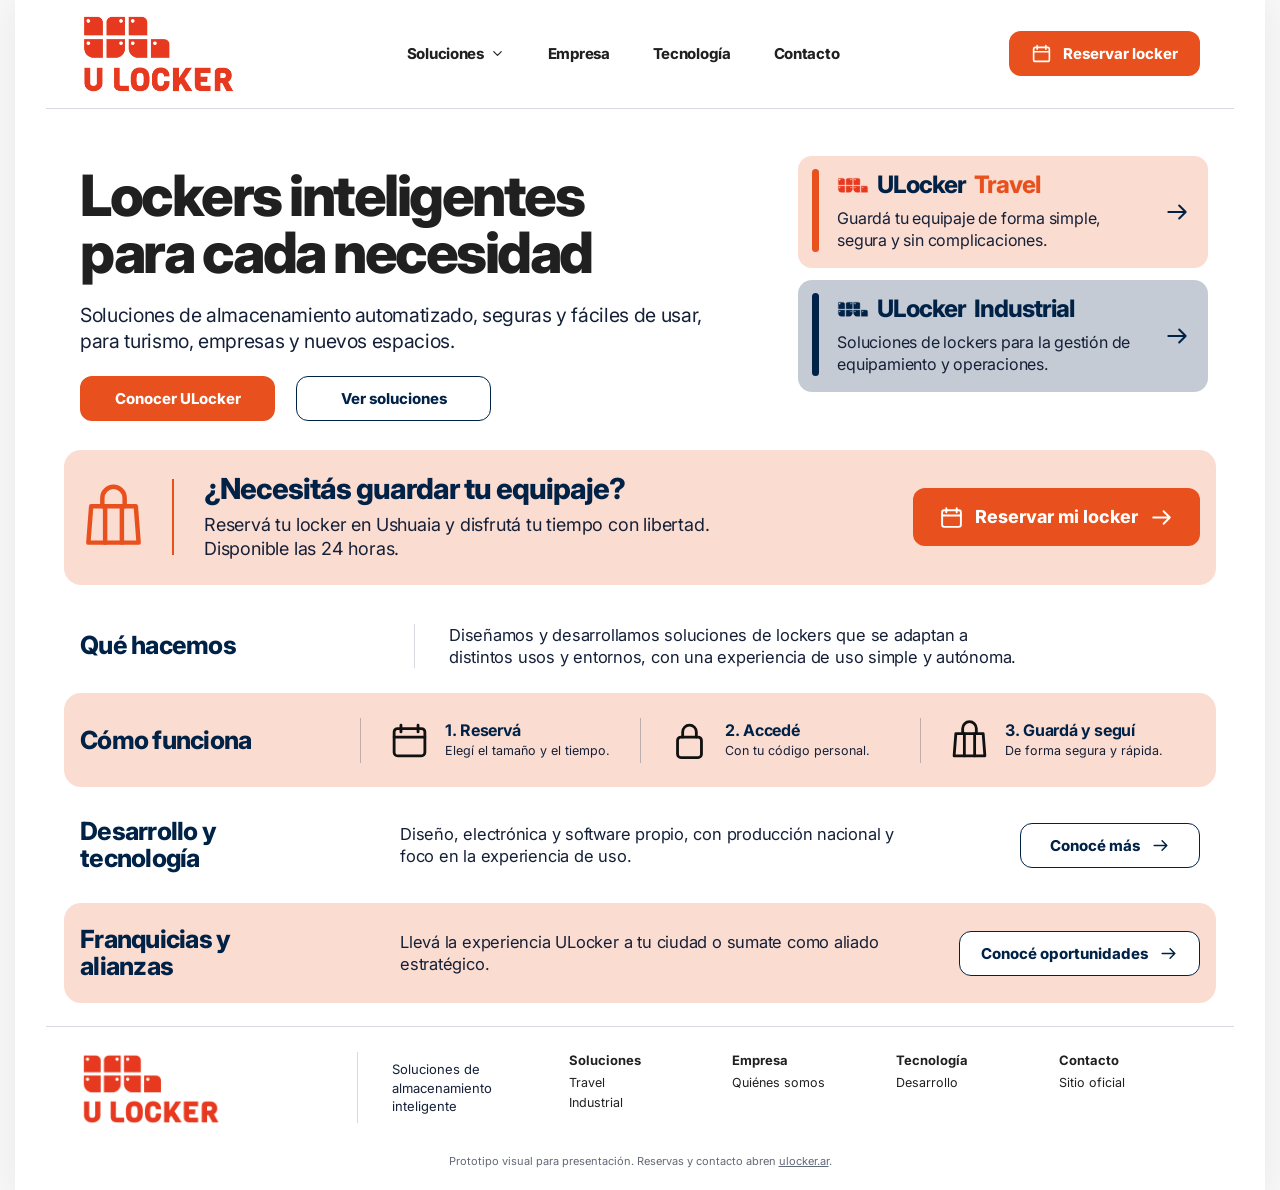
==== index.html @ 1127a43f "feat: add portal web files and industrial/travel landing pages" ====
<!doctype html>
<html lang="es-AR">
<head>
  <meta charset="utf-8">
  <meta name="viewport" content="width=device-width, initial-scale=1">
  <meta name="theme-color" content="#ffffff">
  <meta name="description" content="ULocker: soluciones inteligentes de almacenamiento para turismo, empresas e industria. Prototipo visual del nuevo portal institucional.">
  <title>ULocker — Lockers inteligentes para cada necesidad</title>

  <!-- Fuentes -->
  <link rel="preconnect" href="https://fonts.googleapis.com">
  <link rel="preconnect" href="https://fonts.gstatic.com" crossorigin>
  <link href="https://fonts.googleapis.com/css2?family=Inter:wght@400;500;600;700;800&display=swap" rel="stylesheet">

  <!-- Estilos principales -->
  <link rel="stylesheet" href="css/styles.css">

  <!-- Script interactivo -->
  <script src="js/main.js" defer></script>
</head>
<body>
  <!-- Sprite SVG de íconos -->
  <svg aria-hidden="true" width="0" height="0" style="position:absolute;overflow:hidden">
    <symbol id="i-calendar" viewBox="0 0 24 24">
      <rect x="3" y="5" width="18" height="16" rx="2"/>
      <path d="M7 3v4M17 3v4M3 10h18"/>
    </symbol>
    <symbol id="i-bag" viewBox="0 0 24 24">
      <path d="M4 8h16l1 13H3L4 8Z"/>
      <path d="M8 8V5a4 4 0 0 1 8 0v3M9 8v13M15 8v13"/>
    </symbol>
    <symbol id="i-lock" viewBox="0 0 24 24">
      <rect x="5" y="10" width="14" height="12" rx="2"/>
      <path d="M8 10V7a4 4 0 0 1 8 0v3"/>
    </symbol>
    <symbol id="i-arrow" viewBox="0 0 24 24">
      <path d="M4 12h16m-6-6 6 6-6 6"/>
    </symbol>
    <symbol id="i-menu" viewBox="0 0 24 24">
      <path d="M4 6h16M4 12h16M4 18h16"/>
    </symbol>
    <symbol id="i-x" viewBox="0 0 24 24">
      <path d="M5 5l14 14M19 5 5 19"/>
    </symbol>
    <symbol id="i-chevron" viewBox="0 0 24 24">
      <path d="m6 9 6 6 6-6"/>
    </symbol>
  </svg>

  <div class="site">
    <!-- Encabezado / Navegación -->
    <header class="header inner">
      <a href="#inicio" class="logo-link" aria-label="ULocker — Volver al inicio">
        <img class="logo" src="img/logo.png" alt="U LOCKER, logotipo oficial" width="157" height="82">
      </a>

      <nav class="nav" aria-label="Navegación principal">
        <details>
          <summary>
            Soluciones
            <svg class="icon" style="width:15px;height:15px"><use href="#i-chevron"/></svg>
          </summary>
          <div class="nav-dropdown">
            <a href="#travel">Travel · Turismo</a>
            <a href="#industrial">Industrial · Empresas</a>
          </div>
        </details>
        <a href="#empresa">Empresa</a>
        <a href="#tecnologia">Tecnología</a>
        <a href="#contacto">Contacto</a>
      </nav>

      <a class="button button-orange nav-book" href="https://ulocker.ar" target="_blank" rel="noopener noreferrer" aria-label="Reservar locker en el sitio oficial de ULocker (se abre en nueva pestaña)">
        <svg class="icon"><use href="#i-calendar"/></svg>
        Reservar locker
      </a>

      <button class="menu-toggle" id="menuToggle" type="button" aria-label="Abrir menú" aria-expanded="false" aria-controls="mobileMenu">
        <svg class="icon"><use href="#i-menu"/></svg>
      </button>

      <nav class="mobile-menu" id="mobileMenu" aria-label="Menú móvil">
        <a href="#travel">Soluciones Travel</a>
        <a href="#industrial">Soluciones Industrial</a>
        <a href="#empresa">Empresa</a>
        <a href="#tecnologia">Tecnología</a>
        <a href="#contacto">Contacto</a>
        <a class="button button-orange" href="https://ulocker.ar" target="_blank" rel="noopener noreferrer">Reservar locker</a>
      </nav>
    </header>

    <!-- Contenido principal -->
    <main class="inner" id="inicio">
      <!-- Bloque Hero y Soluciones -->
      <div class="top-block" id="soluciones">
        <section class="intro-copy" aria-labelledby="introTitle">
          <h1 id="introTitle">Lockers inteligentes<br>para cada necesidad</h1>
          <p class="lead">Soluciones de almacenamiento automatizado, seguras y fáciles de usar, para turismo, empresas y nuevos espacios.</p>
          <div class="hero-actions">
            <a class="button button-orange" href="#empresa">Conocer ULocker</a>
            <a class="button button-outline" href="#travel">Ver soluciones</a>
          </div>
        </section>

        <!-- Tarjetas de Soluciones (Travel e Industrial) -->
        <div class="solution-links" aria-label="Nuestras líneas de soluciones">
          <a id="travel" class="solution-card travel" href="#reserva" aria-label="Conocer ULocker Travel y reservar">
            <span class="solution-bar" aria-hidden="true"></span>
            <div class="solution-card-content">
              <div class="solution-title">
                <img src="img/solution-travel.png" alt="" width="32" height="17">
                ULocker <span class="suffix">Travel</span>
              </div>
              <p>Guardá tu equipaje de forma simple, segura y sin complicaciones.</p>
            </div>
            <svg class="icon solution-arrow" aria-hidden="true"><use href="#i-arrow"/></svg>
          </a>

          <a id="industrial" class="solution-card industrial" href="#tecnologia" aria-label="Conocer ULocker Industrial">
            <span class="solution-bar" aria-hidden="true"></span>
            <div class="solution-card-content">
              <div class="solution-title">
                <img src="img/solution-industrial.png" alt="" width="32" height="17">
                ULocker <span class="suffix">Industrial</span>
              </div>
              <p>Soluciones de lockers para la gestión de equipamiento y operaciones.</p>
            </div>
            <svg class="icon solution-arrow" aria-hidden="true"><use href="#i-arrow"/></svg>
          </a>
        </div>

        <!-- Bloque de Reserva -->
        <section class="booking" id="reserva" aria-labelledby="bookingTitle">
          <div class="booking-icon" aria-hidden="true">
            <svg class="icon icon-xl"><use href="#i-bag"/></svg>
          </div>
          <div class="booking-body">
            <h2 id="bookingTitle">¿Necesitás guardar tu equipaje?</h2>
            <p>Reservá tu locker en Ushuaia y disfrutá tu tiempo con libertad.<br class="desktop-break"> Disponible las 24 horas.</p>
          </div>
          <a class="button button-orange" href="https://ulocker.ar" target="_blank" rel="noopener noreferrer" aria-label="Reservar mi locker en el sitio oficial de ULocker (se abre en nueva pestaña)">
            <svg class="icon"><use href="#i-calendar"/></svg>
            Reservar mi locker
            <svg class="icon"><use href="#i-arrow"/></svg>
          </a>
        </section>
      </div>

      <!-- Sección Qué Hacemos (Empresa) -->
      <section class="row-section about" id="empresa" aria-labelledby="aboutTitle">
        <h2 id="aboutTitle">Qué hacemos</h2>
        <p>Diseñamos y desarrollamos soluciones de lockers que se adaptan a distintos usos y entornos, con una experiencia de uso simple y autónoma.</p>
      </section>

      <!-- Sección Cómo Funciona -->
      <section class="steps tinted" id="funcionamiento" aria-labelledby="stepsTitle">
        <h2 id="stepsTitle">Cómo funciona</h2>
        <div class="step">
          <svg class="icon"><use href="#i-calendar"/></svg>
          <div>
            <b>1. Reservá</b>
            <small>Elegí el tamaño y el tiempo.</small>
          </div>
        </div>
        <div class="step">
          <svg class="icon"><use href="#i-lock"/></svg>
          <div>
            <b>2. Accedé</b>
            <small>Con tu código personal.</small>
          </div>
        </div>
        <div class="step">
          <svg class="icon"><use href="#i-bag"/></svg>
          <div>
            <b>3. Guardá y seguí</b>
            <small>De forma segura y rápida.</small>
          </div>
        </div>
      </section>

      <!-- Sección Tecnología -->
      <section class="row-section tech" id="tecnologia" aria-labelledby="techTitle">
        <h2 id="techTitle">Desarrollo y tecnología</h2>
        <p>Diseño, electrónica y software propio, con producción nacional y foco en la experiencia de uso.</p>
        <a class="button button-outline" href="#contacto">
          Conocé más
          <svg class="icon" style="width:19px;height:19px"><use href="#i-arrow"/></svg>
        </a>
      </section>

      <!-- Sección Franquicias -->
      <section class="row-section franchises tinted" id="franquicias" aria-labelledby="franchiseTitle">
        <h2 id="franchiseTitle">Franquicias y alianzas</h2>
        <p>Llevá la experiencia ULocker a tu ciudad o sumate como aliado estratégico.</p>
        <a class="button button-outline" href="#contacto">
          Conocé oportunidades
          <svg class="icon" style="width:19px;height:19px"><use href="#i-arrow"/></svg>
        </a>
      </section>
    </main>

    <!-- Pie de página -->
    <footer class="footer inner" id="contacto">
      <a href="#inicio" aria-label="Volver al inicio ULocker">
        <img class="logo" src="img/logo.png" alt="U LOCKER" width="142" height="73">
      </a>
      <div class="footer-desc">
        Soluciones de<br>almacenamiento inteligente
      </div>
      <div class="footer-col">
        <b>Soluciones</b>
        <a href="#travel">Travel</a>
        <a href="#industrial">Industrial</a>
      </div>
      <div class="footer-col">
        <b>Empresa</b>
        <a href="#empresa">Quiénes somos</a>
      </div>
      <div class="footer-col">
        <b>Tecnología</b>
        <a href="#tecnologia">Desarrollo</a>
      </div>
      <div class="footer-col">
        <b>Contacto</b>
        <a href="https://ulocker.ar" target="_blank" rel="noopener noreferrer">Sitio oficial</a>
      </div>
    </footer>

    <p class="footnote">
      Prototipo visual para presentación. Reservas y contacto abren <a href="https://ulocker.ar" target="_blank" rel="noopener noreferrer" style="text-decoration:underline">ulocker.ar</a>.
    </p>
  </div>

  <!-- Botón de Reserva Flotante para Móviles -->
  <div class="mobile-bottom-cta">
    <a class="button button-orange" href="https://ulocker.ar" target="_blank" rel="noopener noreferrer" aria-label="Reservar locker desde el sitio oficial (se abre en nueva pestaña)">
      <svg class="icon"><use href="#i-calendar"/></svg>
      Reservar locker
    </a>
  </div>
</body>
</html>
---- css/styles.css ----
/**
 * ULocker - Portal Web Responsive
 * Hoja de estilos principal
 */

/* ==========================================================================
   1. Variables & Configuración de Tema
   ========================================================================== */
:root {
  --orange: #E8501D;
  --orange-soft: rgba(232, 80, 29, 0.2); /* #E8501D33 */
  --navy: #002247;
  --navy-soft: rgba(0, 34, 71, 0.23);   /* #0022473B */
  --ink: #202020;
  --body: #152038;
  --line: #d6d9de;
  --white: #ffffff;
  --radius: 17px;
}

/* ==========================================================================
   2. Reset & Estilos Base
   ========================================================================== */
*,
*::before,
*::after {
  box-sizing: border-box;
}

html {
  scroll-behavior: smooth;
  scroll-padding-top: 100px;
}

body {
  margin: 0;
  color: var(--ink);
  background: #f7f7f7;
  font-family: Inter, ui-sans-serif, -apple-system, BlinkMacSystemFont, "Segoe UI", Arial, sans-serif;
  -webkit-font-smoothing: antialiased;
}

a {
  color: inherit;
  text-decoration: none;
}

button,
a {
  -webkit-tap-highlight-color: transparent;
}

button {
  font: inherit;
  cursor: pointer;
}

/* Enfoque accesible */
.button:focus-visible,
.menu-toggle:focus-visible,
a:focus-visible,
summary:focus-visible {
  outline: 3px solid var(--navy);
  outline-offset: 4px;
}

/* ==========================================================================
   3. Estructura & Contenedores
   ========================================================================== */
.site {
  max-width: 1250px;
  min-height: 100vh;
  margin: 0 auto;
  background: var(--white);
  box-shadow: 0 5px 32px rgba(0, 0, 0, 0.06);
  padding: 0 31px;
}

.inner {
  max-width: 1188px;
  margin: auto;
}

/* Íconos SVG */
.icon {
  display: inline-block;
  width: 22px;
  height: 22px;
  stroke: currentColor;
  stroke-width: 1.85;
  fill: none;
  stroke-linecap: round;
  stroke-linejoin: round;
  vertical-align: middle;
  flex: none;
}

.icon-lg {
  width: 42px;
  height: 42px;
}

.icon-xl {
  width: 71px;
  height: 71px;
}

/* ==========================================================================
   4. Botones
   ========================================================================== */
.button {
  display: inline-flex;
  align-items: center;
  justify-content: center;
  gap: 11px;
  border: 1.5px solid transparent;
  border-radius: 12px;
  min-height: 45px;
  padding: 11px 21px;
  font-size: 15px;
  font-weight: 760;
  line-height: 1.15;
  white-space: nowrap;
  transition: background 0.17s ease, color 0.17s ease, transform 0.17s ease, border-color 0.17s ease;
}

.button:active {
  transform: translateY(1px);
}

.button-orange {
  background: var(--orange);
  color: #fff;
}

.button-orange:hover {
  background: #ca4216;
}

.button-outline {
  border-color: var(--navy);
  color: var(--navy);
  background: white;
}

.button-outline:hover {
  background: #f2f5f8;
}

/* ==========================================================================
   5. Encabezado & Navegación
   ========================================================================== */
.header {
  min-height: 98px;
  border-bottom: 1px solid var(--line);
  display: flex;
  justify-content: space-between;
  align-items: center;
  gap: 24px;
  padding: 13px 22px;
  position: relative;
  z-index: 20;
}

.logo-link {
  display: inline-flex;
  align-items: center;
  flex: none;
}

.logo {
  width: 157px;
  height: auto;
  display: block;
}

.nav {
  display: flex;
  align-items: center;
  justify-content: center;
  gap: 43px;
  margin-left: auto;
  margin-right: auto;
  white-space: nowrap;
}

.nav a,
.nav details summary {
  font-size: 15px;
  font-weight: 750;
  letter-spacing: -0.3px;
  cursor: pointer;
}

.nav a:hover,
.nav details summary:hover {
  color: var(--orange);
}

.nav details {
  position: relative;
}

.nav summary {
  list-style: none;
  display: flex;
  gap: 6px;
  align-items: center;
}

.nav summary::-webkit-details-marker {
  display: none;
}

.nav-dropdown {
  position: absolute;
  top: 35px;
  left: -18px;
  z-index: 30;
  min-width: 190px;
  display: flex;
  flex-direction: column;
  gap: 1px;
  padding: 8px;
  border: 1px solid var(--line);
  border-radius: 12px;
  background: #fff;
  box-shadow: 0 12px 28px rgba(0, 0, 0, 0.08);
}

.nav-dropdown a {
  padding: 10px 12px;
  border-radius: 8px;
  font-size: 14px;
}

.nav-dropdown a:hover {
  background: var(--orange-soft);
}

.nav-book .icon {
  width: 21px;
  height: 21px;
}

.menu-toggle {
  display: none;
  border: 0;
  background: transparent;
  color: var(--navy);
  padding: 9px;
  border-radius: 8px;
}

.mobile-menu {
  display: none;
}

/* ==========================================================================
   6. Hero & Soluciones (Bloque Superior)
   ========================================================================== */
main {
  padding-top: 0;
}

.top-block {
  display: grid;
  grid-template-columns: minmax(0, 1.6fr) minmax(0, 1fr);
  grid-template-areas:
    "intro solutions"
    "booking booking";
  column-gap: 55px;
  row-gap: 24px;
  padding: 47px 0 9px;
}

.intro-copy {
  grid-area: intro;
  padding: 11px 0 5px 36px;
  min-width: 0;
}

.intro-copy h1 {
  font-size: clamp(39px, 4.45vw, 60px);
  line-height: 1.01;
  letter-spacing: -2.5px;
  font-weight: 820;
  margin: 0 0 20px;
  max-width: 660px;
}

.lead {
  font-size: clamp(17px, 1.52vw, 20px);
  line-height: 1.35;
  letter-spacing: -0.35px;
  color: var(--body);
  max-width: 640px;
  margin: 0 0 22px;
}

.hero-actions {
  display: flex;
  align-items: center;
  gap: 21px;
  flex-wrap: wrap;
}

.hero-actions .button {
  min-width: 195px;
}

/* Tarjetas de Soluciones */
.solution-links {
  grid-area: solutions;
  display: flex;
  flex-direction: column;
  gap: 12px;
  padding: 0 26px 0 0;
}

.solution-card {
  display: grid;
  grid-template-columns: 7px minmax(0, 1fr) 30px;
  align-items: center;
  column-gap: 18px;
  min-height: 112px;
  padding: 13px 14px;
  color: var(--navy);
  background: var(--orange-soft);
  border-radius: 14px;
}

.solution-card + .solution-card {
  border-top: 0;
  padding-top: 13px;
}

.solution-bar {
  align-self: stretch;
  width: 7px;
  max-height: 83px;
  border-radius: 6px;
  background: var(--orange);
}

.industrial {
  background: var(--navy-soft);
}

.industrial .solution-bar {
  background: var(--navy);
}

.solution-card-content {
  min-width: 0;
}

.solution-title {
  display: flex;
  align-items: center;
  gap: 8px;
  font-size: 24px;
  font-weight: 770;
  line-height: 1.1;
  letter-spacing: -1px;
  white-space: nowrap;
}

.solution-title img {
  width: 32px;
  height: auto;
  object-fit: contain;
}

.solution-title .suffix {
  color: var(--orange);
}

.industrial .solution-title .suffix {
  color: var(--navy);
}

.solution-card p {
  font-size: 16px;
  line-height: 1.4;
  margin: 8px 0 0;
  color: var(--body);
  letter-spacing: -0.2px;
}

.solution-arrow {
  width: 26px;
  height: 26px;
  transition: transform 0.15s ease;
}

.solution-card:hover .solution-arrow {
  transform: translateX(4px);
}

/* ==========================================================================
   7. Bloque de Reserva (Booking)
   ========================================================================== */
.booking {
  grid-area: booking;
  display: grid;
  grid-template-columns: 94px 1fr auto;
  align-items: center;
  gap: 30px;
  border-radius: var(--radius);
  background: var(--orange-soft);
  padding: 23px 24px 24px 34px;
  margin: 0;
  scroll-margin-top: 95px;
}

.booking-icon {
  color: var(--orange);
  display: flex;
  align-items: center;
  justify-content: center;
  border-right: 2px solid var(--orange);
  height: 76px;
  padding-right: 26px;
}

.booking-icon .icon {
  width: 67px;
  height: 67px;
  stroke-width: 1.6;
}

.booking-body h2 {
  font-size: 29px;
  line-height: 1.08;
  letter-spacing: -1px;
  margin: 0 0 8px;
  font-weight: 790;
  color: var(--navy);
}

.booking-body p {
  font-size: 18px;
  line-height: 1.35;
  letter-spacing: -0.2px;
  margin: 0;
  color: var(--body);
}

.booking .button {
  min-width: 270px;
  font-size: 18px;
  min-height: 58px;
  border-radius: 12px;
  padding: 14px 25px;
}

.booking .button .icon {
  width: 25px;
  height: 25px;
}

/* ==========================================================================
   8. Secciones de Contenido (Empresa, Pasos, Tecnología, Franquicias)
   ========================================================================== */
.row-section {
  display: grid;
  grid-template-columns: 300px minmax(0, 1fr);
  align-items: center;
  gap: 34px;
  min-height: 95px;
  padding: 14px 34px;
  scroll-margin-top: 105px;
}

.row-section h2 {
  font-size: 25px;
  line-height: 1.08;
  letter-spacing: -0.75px;
  font-weight: 770;
  margin: 0;
  color: var(--navy);
}

.row-section p {
  font-size: 16.5px;
  line-height: 1.35;
  letter-spacing: -0.22px;
  color: var(--body);
  margin: 0;
  max-width: 620px;
}

.about {
  margin-top: 4px;
}

.about p {
  border-left: 1px solid var(--line);
  padding-left: 34px;
}

.tinted {
  background: var(--orange-soft);
  border-radius: var(--radius);
}

.steps {
  display: grid;
  grid-template-columns: 280px repeat(3, minmax(0, 1fr));
  align-items: center;
  gap: 0;
  padding: 19px 34px;
  min-height: 94px;
  margin-top: 0;
  scroll-margin-top: 105px;
}

.steps h2 {
  font-size: 25px;
  color: var(--navy);
  letter-spacing: -0.75px;
  line-height: 1.05;
  margin: 0;
  font-weight: 770;
}

.step {
  display: flex;
  align-items: center;
  gap: 15px;
  padding: 2px 18px 2px 28px;
  border-left: 1px solid rgba(0, 34, 71, 0.25);
  min-height: 44px;
}

.step .icon {
  width: 41px;
  height: 41px;
  stroke-width: 1.65;
  color: #111;
}

.step b {
  display: block;
  font-size: 16px;
  white-space: nowrap;
  letter-spacing: -0.3px;
  color: var(--navy);
}

.step small {
  display: block;
  font-size: 12.5px;
  line-height: 1.35;
  color: var(--body);
  margin-top: 3px;
}

.tech,
.franchises {
  grid-template-columns: 290px minmax(0, 1fr) 250px;
  min-height: 100px;
  gap: 30px;
  margin-top: 8px;
}

.tech h2,
.franchises h2 {
  max-width: 210px;
}

.row-section .button {
  min-width: 180px;
  justify-self: end;
}

.franchises .button {
  min-width: 239px;
}

/* ==========================================================================
   9. Footer & Barra Móvil CTA
   ========================================================================== */
.footer {
  display: grid;
  grid-template-columns: 255px 190px repeat(4, minmax(0, 1fr));
  align-items: start;
  column-gap: 22px;
  border-top: 1px solid var(--line);
  margin-top: 23px;
  padding: 25px 34px 28px;
}

.footer .logo {
  width: 142px;
}

.footer-desc {
  border-left: 1px solid var(--line);
  padding: 8px 0 8px 34px;
  min-height: 65px;
  font-size: 13px;
  line-height: 1.4;
  color: var(--body);
}

.footer-col {
  display: flex;
  flex-direction: column;
  gap: 5px;
  font-size: 12.5px;
}

.footer-col b {
  font-size: 13px;
  margin-bottom: 2px;
}

.footer-col a:hover {
  color: var(--orange);
  text-decoration: underline;
}

.footnote {
  font-size: 11px;
  color: #626a78;
  text-align: center;
  margin: 0;
  padding: 0 20px 22px;
}

.mobile-bottom-cta {
  display: none;
}

/* ==========================================================================
   10. Alineación Editorial Desktop (>1100px)
   ========================================================================== */
@media (min-width: 1101px) {
  .header {
    padding-left: 34px;
    padding-right: 34px;
  }

  .intro-copy {
    padding-left: 34px;
  }

  .booking {
    margin-left: 18px;
    margin-right: 18px;
    padding-left: 16px;
    padding-right: 16px;
  }

  .booking-icon {
    justify-content: flex-start;
    padding-right: 16px;
  }

  .row-section {
    padding-left: 34px;
    padding-right: 34px;
  }

  .steps {
    margin-left: 18px;
    margin-right: 18px;
    padding-left: 16px;
    padding-right: 16px;
  }

  .franchises {
    margin-left: 18px;
    margin-right: 18px;
    padding-left: 16px;
    padding-right: 16px;
  }

  .footer {
    padding-left: 34px;
    padding-right: 34px;
  }
}

/* ==========================================================================
   11. Tablet / Laptop Compacto (781px - 1100px)
   ========================================================================== */
@media (min-width: 781px) and (max-width: 1100px) {
  .header {
    gap: 12px;
    padding-left: 25px;
    padding-right: 25px;
  }

  .nav {
    gap: 22px;
  }

  .top-block {
    column-gap: 25px;
  }

  .intro-copy {
    padding-left: 25px;
  }

  .intro-copy h1 {
    font-size: clamp(38px, 4.5vw, 52px);
  }

  .solution-links {
    padding-right: 10px;
  }

  .solution-title {
    font-size: 21px;
  }

  .solution-card p {
    font-size: 14px;
  }

  .booking {
    grid-template-columns: 80px minmax(0, 1fr) auto;
    gap: 15px;
    margin-left: 12px;
    margin-right: 12px;
    padding: 20px 13px;
  }

  .booking-icon {
    justify-content: flex-start;
    padding-right: 13px;
  }

  .booking-icon .icon {
    width: 60px;
    height: 60px;
  }

  .booking .button {
    min-width: 222px;
  }

  .booking-body h2 {
    font-size: 25px;
  }

  .booking-body p {
    font-size: 16px;
  }

  .row-section {
    padding-left: 25px;
    padding-right: 25px;
  }

  .steps {
    margin-left: 12px;
    margin-right: 12px;
    padding: 18px 13px;
    grid-template-columns: 205px repeat(3, minmax(0, 1fr));
  }

  .step {
    gap: 10px;
    padding-left: 13px;
    padding-right: 8px;
  }

  .tech,
  .franchises {
    grid-template-columns: 205px minmax(0, 1fr) 210px;
    gap: 20px;
  }

  .franchises {
    margin-left: 12px;
    margin-right: 12px;
    padding-left: 13px;
    padding-right: 13px;
  }

  .footer {
    grid-template-columns: 185px 150px repeat(4, minmax(0, 1fr));
    gap: 10px;
    padding-left: 25px;
    padding-right: 25px;
  }

  .footer-desc {
    padding-left: 20px;
  }
}

/* Ajuste específico para anchos entre 781px y 820px */
@media (min-width: 781px) and (max-width: 820px) {
  .header {
    gap: 8px;
  }

  .header .logo {
    width: 132px;
  }

  .nav {
    gap: 10px;
  }

  .nav a,
  .nav details summary {
    font-size: 13px;
  }

  .nav-book {
    font-size: 13px;
    padding: 9px 11px;
    gap: 7px;
  }
}

/* ==========================================================================
   12. Mobile Responsive (<= 780px)
   ========================================================================== */
@media (max-width: 780px) {
  html {
    scroll-padding-top: 85px;
  }

  body {
    background: #fff;
  }

  .site {
    box-shadow: none;
    padding: 0;
    max-width: none;
  }

  .header {
    height: 79px;
    min-height: 79px;
    padding: 12px 20px;
    position: sticky;
    top: 0;
    background: #fff;
    z-index: 40;
  }

  .logo {
    width: 128px;
  }

  .nav,
  .nav-book {
    display: none;
  }

  .menu-toggle {
    display: flex;
    align-items: center;
    justify-content: center;
  }

  .menu-toggle .icon {
    width: 29px;
    height: 29px;
  }

  .mobile-menu {
    display: none;
    position: absolute;
    top: calc(100% + 1px);
    left: 0;
    right: 0;
    padding: 12px 20px 22px;
    background: #fff;
    border-bottom: 1px solid var(--line);
    box-shadow: 0 15px 25px rgba(0, 0, 0, 0.08);
    flex-direction: column;
    gap: 0;
  }

  .mobile-menu.open {
    display: flex;
  }

  .mobile-menu a {
    padding: 14px 9px;
    border-bottom: 1px solid #eceef1;
    font-size: 16px;
    font-weight: 700;
    color: var(--navy);
  }

  .mobile-menu a.button {
    margin-top: 15px;
    color: white;
    border-bottom: 0;
  }

  .top-block {
    grid-template-columns: minmax(0, 1fr);
    grid-template-areas:
      "intro"
      "booking"
      "solutions";
    gap: 20px;
    padding: 25px 19px 0;
  }

  .intro-copy {
    padding: 0;
  }

  .intro-copy h1 {
    font-size: clamp(31px, 8.1vw, 42px);
    letter-spacing: -1.38px;
    line-height: 1.055;
    margin: 0 0 15px;
    font-weight: 810;
  }

  .lead {
    font-size: 16px;
    line-height: 1.35;
    letter-spacing: -0.2px;
    margin: 0;
  }

  .hero-actions {
    display: none;
  }

  .booking {
    display: grid;
    grid-template-columns: 46px minmax(0, 1fr);
    column-gap: 12px;
    row-gap: 10px;
    padding: 17px 14px 15px;
    border-radius: 13px;
    margin: 0;
  }

  .booking-icon {
    border: 0;
    height: auto;
    padding: 0;
    align-self: start;
    align-items: flex-start;
    justify-content: center;
  }

  .booking-icon .icon {
    width: 42px;
    height: 42px;
  }

  .booking-body h2 {
    font-size: 21px;
    letter-spacing: -0.65px;
    line-height: 1.08;
    margin: 0 0 10px;
  }

  .booking-body p {
    font-size: 14px;
    line-height: 1.38;
  }

  .booking .button {
    grid-column: 1 / -1;
    width: 100%;
    min-width: 0;
    min-height: 43px;
    font-size: 15px;
    border-radius: 10px;
    margin-top: 1px;
  }

  .booking .button .icon {
    width: 20px;
    height: 20px;
  }

  .solution-links {
    gap: 12px;
    padding: 0 6px;
  }

  .solution-card {
    grid-template-columns: 5px minmax(0, 1fr) 23px;
    gap: 13px;
    padding: 13px 12px;
    min-height: 84px;
    border-radius: 12px;
  }

  .solution-card + .solution-card {
    padding-top: 13px;
  }

  .solution-bar {
    width: 5px;
    max-height: 63px;
  }

  .solution-title {
    font-size: 20px;
    gap: 7px;
    letter-spacing: -0.55px;
  }

  .solution-title img {
    width: 24px;
  }

  .solution-card p {
    font-size: 13.5px;
    margin: 4px 0 0;
    line-height: 1.33;
  }

  .solution-arrow {
    width: 22px;
    height: 22px;
  }

  .row-section,
  .steps {
    margin-left: 19px;
    margin-right: 19px;
  }

  .row-section {
    display: flex;
    flex-direction: column;
    align-items: stretch;
    gap: 10px;
    min-height: 0;
    padding: 20px 5px;
  }

  .row-section h2,
  .steps h2 {
    font-size: 24px;
    letter-spacing: -0.65px;
  }

  .row-section p {
    font-size: 15px;
    line-height: 1.45;
  }

  .about {
    margin-top: 2px;
    border-top: 1px solid var(--line);
  }

  .about p {
    border-left: 0;
    padding-left: 0;
  }

  .steps {
    display: flex;
    flex-direction: column;
    align-items: stretch;
    gap: 15px;
    padding: 22px 20px;
    margin-top: 2px;
  }

  .step {
    border-left: 0;
    border-top: 1px solid rgba(0, 34, 71, 0.20);
    padding: 13px 0 0;
    gap: 16px;
  }

  .step .icon {
    width: 35px;
    height: 35px;
  }

  .step b {
    font-size: 15px;
  }

  .step small {
    font-size: 13px;
  }

  .tech,
  .franchises {
    gap: 10px;
    min-height: 0;
    padding: 22px 5px;
  }

  .tech h2,
  .franchises h2 {
    max-width: none;
  }

  .tech .button,
  .franchises .button {
    align-self: flex-start;
    justify-self: auto;
    margin-top: 4px;
    font-size: 14px;
  }

  .franchises {
    padding: 22px 20px;
  }

  .footer {
    grid-template-columns: 1fr 1fr;
    gap: 23px 15px;
    margin: 26px 19px 0;
    padding: 23px 2px 90px;
  }

  .footer .logo {
    width: 132px;
  }

  .footer-desc {
    border-left: 0;
    padding: 0;
    font-size: 12px;
    min-height: 0;
  }

  .footer-col {
    font-size: 13px;
  }

  .footnote {
    display: none;
  }

  .mobile-bottom-cta {
    display: flex;
    position: fixed;
    bottom: 0;
    left: 0;
    right: 0;
    z-index: 25;
    padding: 10px 17px max(10px, env(safe-area-inset-bottom));
    background: linear-gradient(0deg, #fff 86%, rgba(255, 255, 255, 0.88));
    box-shadow: 0 -4px 20px rgba(0, 0, 0, 0.05);
  }

  .mobile-bottom-cta .button {
    width: 100%;
    min-height: 47px;
  }

  .mobile-bottom-cta .icon {
    width: 20px;
    height: 20px;
  }
}

/* ==========================================================================
   13. Pantallas muy pequeñas (<= 350px)
   ========================================================================== */
@media (max-width: 350px) {
  .intro-copy h1 {
    font-size: 28px;
  }

  .solution-title {
    font-size: 17px;
  }

  .booking-body h2 {
    font-size: 19px;
  }

  .booking-body p {
    font-size: 13px;
  }

  .footer {
    grid-template-columns: 1fr 1fr;
  }
}

/* ==========================================================================
   14. Preferencias de Movimiento Reducido
   ========================================================================== */
@media (prefers-reduced-motion: reduce) {
  html {
    scroll-behavior: auto;
  }

  .button,
  .solution-arrow {
    transition: none;
  }
}
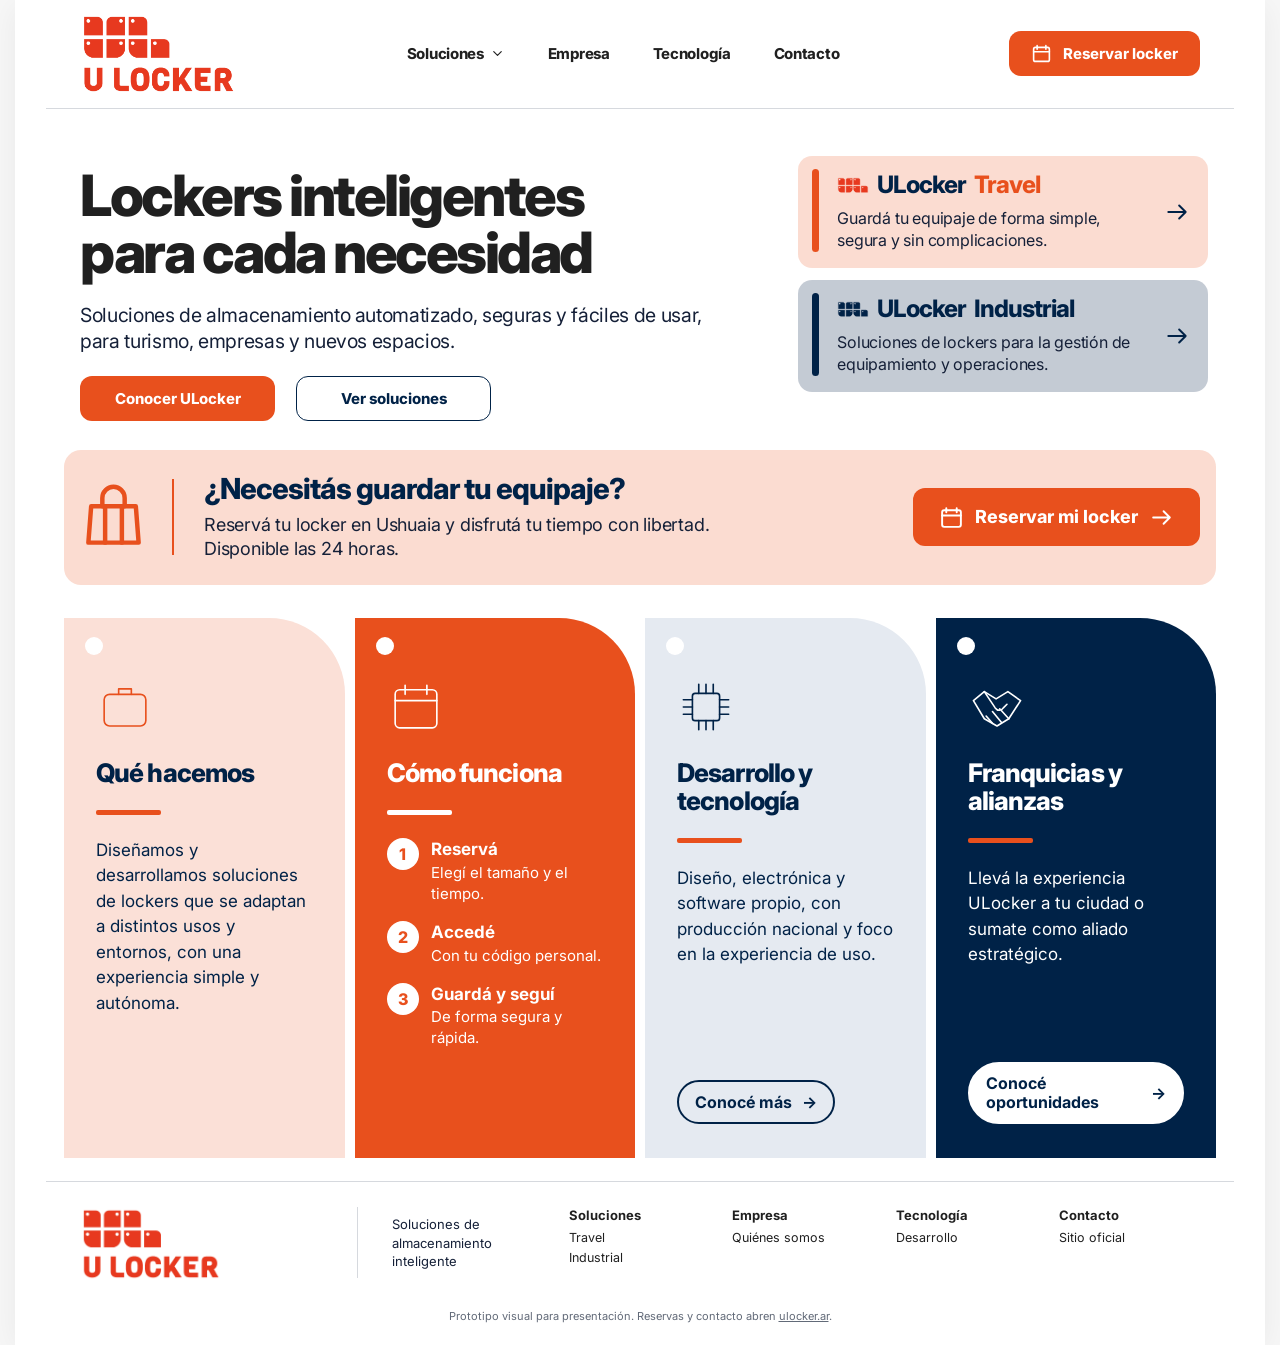
==== commit f7b18351: ""Pruebas de nuevo diseño/funcionalidad en index"" ====
--- a/index.html
+++ b/index.html
@@ -61,8 +61,8 @@
             <svg class="icon" style="width:15px;height:15px"><use href="#i-chevron"/></svg>
           </summary>
           <div class="nav-dropdown">
-            <a href="#travel">Travel · Turismo</a>
-            <a href="#industrial">Industrial · Empresas</a>
+            <a href="ULocker_Travel.html">Travel · Turismo</a>
+            <a href="ULocker_Industrial.html">Industrial · Empresas</a>
           </div>
         </details>
         <a href="#empresa">Empresa</a>
@@ -80,8 +80,8 @@
       </button>
 
       <nav class="mobile-menu" id="mobileMenu" aria-label="Menú móvil">
-        <a href="#travel">Soluciones Travel</a>
-        <a href="#industrial">Soluciones Industrial</a>
+        <a href="ULocker_Travel.html">Soluciones Travel</a>
+        <a href="ULocker_Industrial.html">Soluciones Industrial</a>
         <a href="#empresa">Empresa</a>
         <a href="#tecnologia">Tecnología</a>
         <a href="#contacto">Contacto</a>
@@ -98,13 +98,13 @@
           <p class="lead">Soluciones de almacenamiento automatizado, seguras y fáciles de usar, para turismo, empresas y nuevos espacios.</p>
           <div class="hero-actions">
             <a class="button button-orange" href="#empresa">Conocer ULocker</a>
-            <a class="button button-outline" href="#travel">Ver soluciones</a>
+            <a class="button button-outline" href="#soluciones">Ver soluciones</a>
           </div>
         </section>
 
         <!-- Tarjetas de Soluciones (Travel e Industrial) -->
         <div class="solution-links" aria-label="Nuestras líneas de soluciones">
-          <a id="travel" class="solution-card travel" href="#reserva" aria-label="Conocer ULocker Travel y reservar">
+          <a id="travel" class="solution-card travel" href="ULocker_Travel.html" aria-label="Conocer ULocker Travel y reservar">
             <span class="solution-bar" aria-hidden="true"></span>
             <div class="solution-card-content">
               <div class="solution-title">
@@ -116,7 +116,7 @@
             <svg class="icon solution-arrow" aria-hidden="true"><use href="#i-arrow"/></svg>
           </a>
 
-          <a id="industrial" class="solution-card industrial" href="#tecnologia" aria-label="Conocer ULocker Industrial">
+          <a id="industrial" class="solution-card industrial" href="ULocker_Industrial.html" aria-label="Conocer ULocker Industrial">
             <span class="solution-bar" aria-hidden="true"></span>
             <div class="solution-card-content">
               <div class="solution-title">
@@ -146,56 +146,49 @@
         </section>
       </div>
 
-      <!-- Sección Qué Hacemos (Empresa) -->
-      <section class="row-section about" id="empresa" aria-labelledby="aboutTitle">
-        <h2 id="aboutTitle">Qué hacemos</h2>
-        <p>Diseñamos y desarrollamos soluciones de lockers que se adaptan a distintos usos y entornos, con una experiencia de uso simple y autónoma.</p>
-      </section>
-
-      <!-- Sección Cómo Funciona -->
-      <section class="steps tinted" id="funcionamiento" aria-labelledby="stepsTitle">
-        <h2 id="stepsTitle">Cómo funciona</h2>
-        <div class="step">
-          <svg class="icon"><use href="#i-calendar"/></svg>
-          <div>
-            <b>1. Reservá</b>
-            <small>Elegí el tamaño y el tiempo.</small>
-          </div>
-        </div>
-        <div class="step">
-          <svg class="icon"><use href="#i-lock"/></svg>
-          <div>
-            <b>2. Accedé</b>
-            <small>Con tu código personal.</small>
-          </div>
-        </div>
-        <div class="step">
-          <svg class="icon"><use href="#i-bag"/></svg>
-          <div>
-            <b>3. Guardá y seguí</b>
-            <small>De forma segura y rápida.</small>
-          </div>
-        </div>
-      </section>
-
-      <!-- Sección Tecnología -->
-      <section class="row-section tech" id="tecnologia" aria-labelledby="techTitle">
-        <h2 id="techTitle">Desarrollo y tecnología</h2>
-        <p>Diseño, electrónica y software propio, con producción nacional y foco en la experiencia de uso.</p>
-        <a class="button button-outline" href="#contacto">
-          Conocé más
-          <svg class="icon" style="width:19px;height:19px"><use href="#i-arrow"/></svg>
-        </a>
-      </section>
-
-      <!-- Sección Franquicias -->
-      <section class="row-section franchises tinted" id="franquicias" aria-labelledby="franchiseTitle">
-        <h2 id="franchiseTitle">Franquicias y alianzas</h2>
-        <p>Llevá la experiencia ULocker a tu ciudad o sumate como aliado estratégico.</p>
-        <a class="button button-outline" href="#contacto">
-          Conocé oportunidades
-          <svg class="icon" style="width:19px;height:19px"><use href="#i-arrow"/></svg>
-        </a>
+      <!-- Componente de Tarjetas (Qué hacemos, Cómo funciona, Tecnología, Franquicias) -->
+      <section class="ul-cards" aria-label="Conocé ULocker">
+        <article class="ul-cards__card ul-cards__card--peach" id="empresa">
+          <div class="ul-cards__content">
+            <svg class="ul-cards__icon" viewBox="0 0 64 64" aria-hidden="true"><rect x="9" y="18" width="46" height="35" rx="6"/><path d="M25 18v-6h14v6"/></svg>
+            <h2 class="ul-cards__title">Qué hacemos</h2>
+            <div class="ul-cards__rule" aria-hidden="true"></div>
+            <p class="ul-cards__desc">Diseñamos y desarrollamos soluciones de lockers que se adaptan a distintos usos y entornos, con una experiencia simple y autónoma.</p>
+          </div>
+        </article>
+
+        <article class="ul-cards__card ul-cards__card--orange" id="funcionamiento">
+          <div class="ul-cards__content">
+            <svg class="ul-cards__icon" viewBox="0 0 64 64" aria-hidden="true"><rect x="9" y="13" width="46" height="42" rx="5"/><path d="M9 25h46M20 8v10M44 8v10"/></svg>
+            <h2 class="ul-cards__title">Cómo funciona</h2>
+            <div class="ul-cards__rule" aria-hidden="true"></div>
+            <ol class="ul-cards__steps">
+              <li class="ul-cards__step"><span class="ul-cards__num">1</span><span><strong>Reservá</strong>Elegí el tamaño y el tiempo.</span></li>
+              <li class="ul-cards__step"><span class="ul-cards__num">2</span><span><strong>Accedé</strong>Con tu código personal.</span></li>
+              <li class="ul-cards__step"><span class="ul-cards__num">3</span><span><strong>Guardá y seguí</strong>De forma segura y rápida.</span></li>
+            </ol>
+          </div>
+        </article>
+
+        <article class="ul-cards__card ul-cards__card--gray" id="tecnologia">
+          <div class="ul-cards__content">
+            <svg class="ul-cards__icon" viewBox="0 0 64 64" aria-hidden="true"><rect x="17" y="17" width="30" height="30" rx="3"/><path d="M24 7v10M32 7v10M40 7v10M24 47v10M32 47v10M40 47v10M7 24h10M7 32h10M7 40h10M47 24h10M47 32h10M47 40h10"/></svg>
+            <h2 class="ul-cards__title">Desarrollo y tecnología</h2>
+            <div class="ul-cards__rule" aria-hidden="true"></div>
+            <p class="ul-cards__desc">Diseño, electrónica y software propio, con producción nacional y foco en la experiencia de uso.</p>
+          </div>
+          <a class="ul-cards__link" href="https://ulocker.ar/" target="_blank" rel="noopener noreferrer">Conocé más <span aria-hidden="true">→</span></a>
+        </article>
+
+        <article class="ul-cards__card ul-cards__card--blue" id="franquicias">
+          <div class="ul-cards__content">
+            <svg class="ul-cards__icon" viewBox="0 0 64 64" aria-hidden="true"><path d="m6 25 12-10 13 8 13-8 14 10-13 20-13 8-14-8L6 25Z"/><path d="m18 15 12 18c3 4 7 3 9 0l4-4M20 42l7 8M27 37l10 12M35 34l10 11"/></svg>
+            <h2 class="ul-cards__title">Franquicias y alianzas</h2>
+            <div class="ul-cards__rule" aria-hidden="true"></div>
+            <p class="ul-cards__desc">Llevá la experiencia ULocker a tu ciudad o sumate como aliado estratégico.</p>
+          </div>
+          <a class="ul-cards__link" href="https://ulocker.ar/" target="_blank" rel="noopener noreferrer">Conocé oportunidades <span aria-hidden="true">→</span></a>
+        </article>
       </section>
     </main>
 
@@ -209,8 +202,8 @@
       </div>
       <div class="footer-col">
         <b>Soluciones</b>
-        <a href="#travel">Travel</a>
-        <a href="#industrial">Industrial</a>
+        <a href="ULocker_Travel.html">Travel</a>
+        <a href="ULocker_Industrial.html">Industrial</a>
       </div>
       <div class="footer-col">
         <b>Empresa</b>
--- a/css/styles.css
+++ b/css/styles.css
@@ -538,7 +538,7 @@
   width: 41px;
   height: 41px;
   stroke-width: 1.65;
-  color: #111;
+  color: var(--ink);
 }
 
 .step b {
@@ -577,6 +577,225 @@
 
 .franchises .button {
   min-width: 239px;
+}
+
+/* ==========================================================================
+   8b. Tarjetas ULocker (Qué hacemos, Cómo funciona, Tecnología, Franquicias)
+   ========================================================================== */
+.ul-cards {
+  --orange: #E8501D;
+  --blue: #002247;
+  --black: #202020;
+  box-sizing: border-box;
+  display: grid;
+  grid-template-columns: repeat(4, minmax(0, 1fr));
+  gap: 10px;
+  margin: 24px 18px 10px;
+  font-family: inherit;
+}
+
+.ul-cards * {
+  box-sizing: border-box;
+}
+
+.ul-cards__card {
+  position: relative;
+  min-width: 0;
+  min-height: 540px;
+  padding: 42px 32px 34px;
+  display: flex;
+  flex-direction: column;
+  border-radius: 0 76px 0 0;
+  background: #FBE0D7;
+  color: var(--blue);
+  scroll-margin-top: 105px;
+}
+
+.ul-cards__card::before {
+  content: "";
+  position: absolute;
+  top: 19px;
+  left: 21px;
+  width: 18px;
+  height: 18px;
+  border-radius: 50%;
+  background: #fff;
+}
+
+.ul-cards__card--orange {
+  background: var(--orange);
+  color: #fff;
+}
+
+.ul-cards__card--gray {
+  background: #E5EAF1;
+}
+
+.ul-cards__card--blue {
+  background: var(--blue);
+  color: #fff;
+}
+
+.ul-cards__content {
+  display: flex;
+  flex-direction: column;
+  gap: 23px;
+  flex: 1;
+  padding-top: 18px;
+}
+
+.ul-cards__icon {
+  width: 58px;
+  height: 58px;
+  stroke: currentColor;
+  stroke-width: 1.8;
+  fill: none;
+  stroke-linecap: round;
+  stroke-linejoin: round;
+}
+
+.ul-cards__card--peach .ul-cards__icon {
+  color: var(--orange);
+}
+
+.ul-cards__card--gray .ul-cards__icon {
+  color: var(--blue);
+}
+
+.ul-cards__title {
+  font-size: clamp(23px, 2vw, 34px);
+  line-height: 1.08;
+  letter-spacing: -0.035em;
+  margin: 0;
+  font-weight: 800;
+}
+
+.ul-cards__rule {
+  width: 65px;
+  height: 5px;
+  background: var(--orange);
+  border-radius: 2px;
+}
+
+.ul-cards__card--orange .ul-cards__rule {
+  background: #fff;
+}
+
+.ul-cards__desc {
+  font-size: 17px;
+  line-height: 1.5;
+  margin: 0;
+  color: inherit;
+}
+
+.ul-cards__steps {
+  display: grid;
+  gap: 17px;
+  margin: 0;
+  padding: 0;
+  list-style: none;
+}
+
+.ul-cards__step {
+  display: flex;
+  gap: 12px;
+  align-items: flex-start;
+}
+
+.ul-cards__num {
+  flex: none;
+  width: 32px;
+  height: 32px;
+  display: grid;
+  place-items: center;
+  border-radius: 50%;
+  background: #fff;
+  color: var(--orange);
+  font-weight: 800;
+}
+
+.ul-cards__step strong {
+  display: block;
+  font-size: 17px;
+}
+
+.ul-cards__step span:last-child {
+  font-size: 15px;
+  line-height: 1.4;
+}
+
+.ul-cards__link {
+  align-self: flex-start;
+  display: inline-flex;
+  align-items: center;
+  justify-content: center;
+  gap: 10px;
+  min-height: 44px;
+  margin-top: 32px;
+  padding: 10px 16px;
+  border: 2px solid currentColor;
+  border-radius: 999px;
+  color: inherit;
+  text-decoration: none;
+  font-size: 16px;
+  font-weight: 700;
+  line-height: 1.2;
+  transition: background-color 0.2s, color 0.2s;
+}
+
+.ul-cards__link:hover,
+.ul-cards__link:focus-visible {
+  background: var(--blue);
+  border-color: var(--blue);
+  color: #fff;
+}
+
+.ul-cards__card--blue .ul-cards__link {
+  background: #fff;
+  color: var(--blue);
+  border-color: #fff;
+}
+
+.ul-cards__card--orange .ul-cards__link:hover,
+.ul-cards__card--orange .ul-cards__link:focus-visible {
+  background: #fff;
+  color: var(--orange);
+  border-color: #fff;
+}
+
+.ul-cards__card--blue .ul-cards__link:hover,
+.ul-cards__card--blue .ul-cards__link:focus-visible {
+  background: #e6eaf0;
+}
+
+@media (max-width: 1050px) {
+  .ul-cards {
+    grid-template-columns: repeat(2, minmax(0, 1fr));
+  }
+
+  .ul-cards__card {
+    min-height: 480px;
+  }
+}
+
+@media (max-width: 600px) {
+  .ul-cards {
+    grid-template-columns: 1fr;
+  }
+
+  .ul-cards__card {
+    min-height: 390px;
+    padding: 38px 26px 28px;
+    border-top-right-radius: 64px;
+  }
+
+  .ul-cards__title {
+    font-size: 29px;
+  }
+
+  .ul-cards__content {
+    gap: 18px;
+  }
 }
 
 /* ==========================================================================
@@ -678,6 +897,11 @@
     padding-right: 16px;
   }
 
+  .ul-cards {
+    margin-left: 18px;
+    margin-right: 18px;
+  }
+
   .footer {
     padding-left: 34px;
     padding-right: 34px;
@@ -781,6 +1005,11 @@
     margin-right: 12px;
     padding-left: 13px;
     padding-right: 13px;
+  }
+
+  .ul-cards {
+    margin-left: 12px;
+    margin-right: 12px;
   }
 
   .footer {
@@ -1029,7 +1258,8 @@
   }
 
   .row-section,
-  .steps {
+  .steps,
+  .ul-cards {
     margin-left: 19px;
     margin-right: 19px;
   }
@@ -1204,4 +1434,3 @@
     transition: none;
   }
 }
-
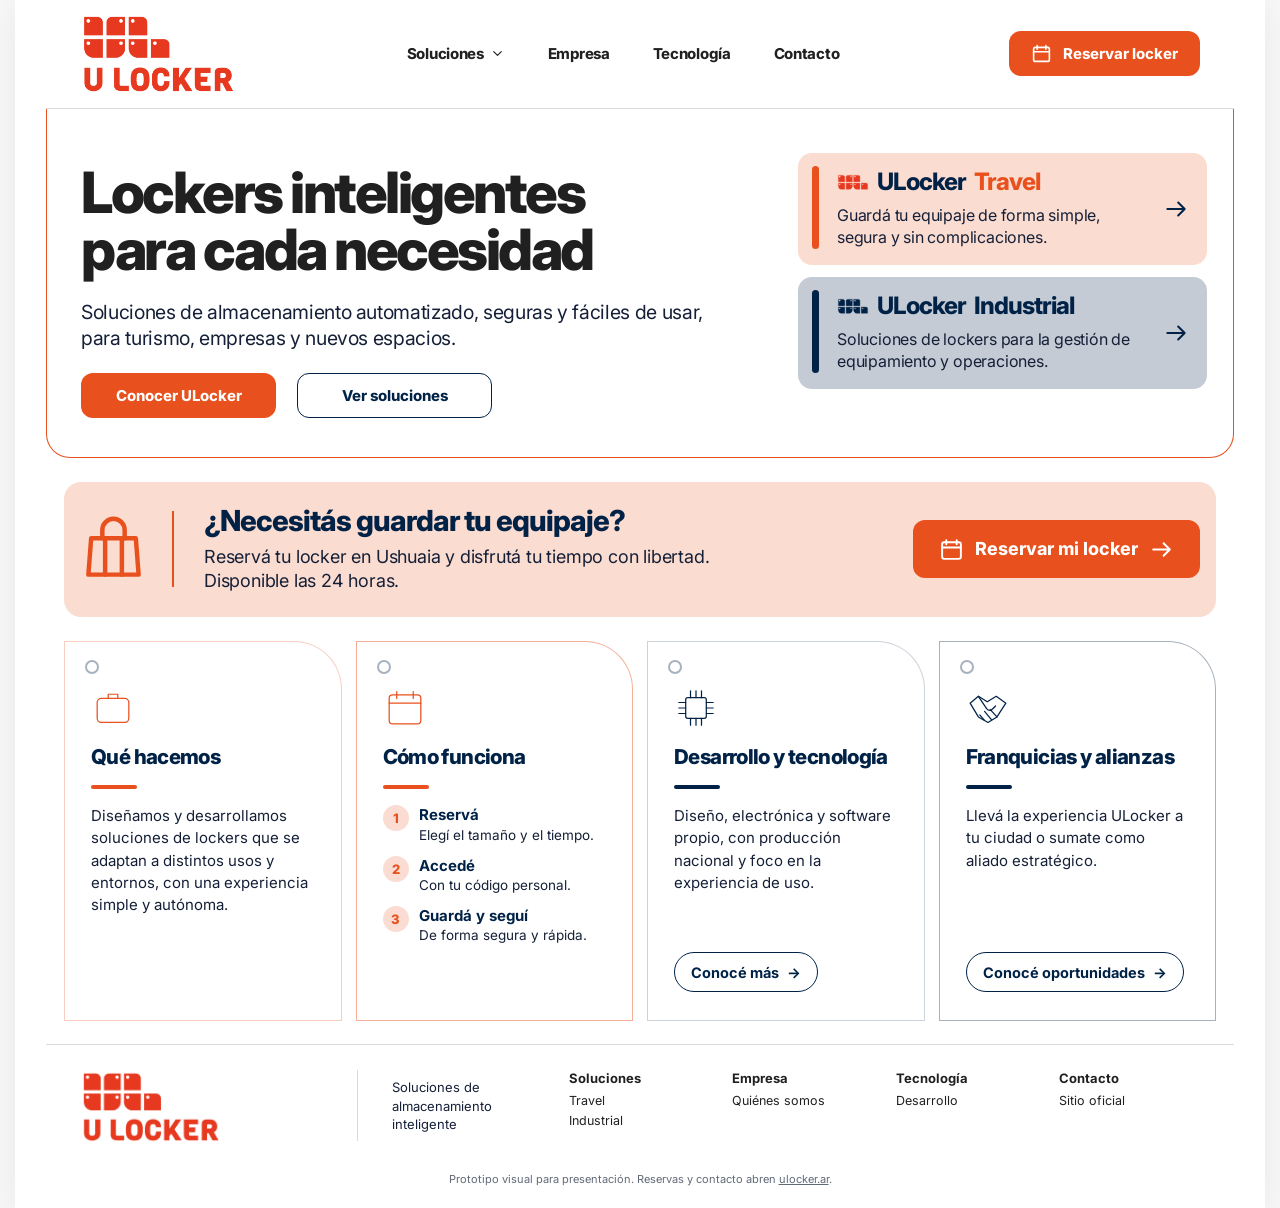
==== commit 2da55b86: "Agregado recuadro del head" ====
--- a/index.html
+++ b/index.html
@@ -128,23 +128,23 @@
             <svg class="icon solution-arrow" aria-hidden="true"><use href="#i-arrow"/></svg>
           </a>
         </div>
-
-        <!-- Bloque de Reserva -->
-        <section class="booking" id="reserva" aria-labelledby="bookingTitle">
-          <div class="booking-icon" aria-hidden="true">
-            <svg class="icon icon-xl"><use href="#i-bag"/></svg>
-          </div>
-          <div class="booking-body">
-            <h2 id="bookingTitle">¿Necesitás guardar tu equipaje?</h2>
-            <p>Reservá tu locker en Ushuaia y disfrutá tu tiempo con libertad.<br class="desktop-break"> Disponible las 24 horas.</p>
-          </div>
-          <a class="button button-orange" href="https://ulocker.ar" target="_blank" rel="noopener noreferrer" aria-label="Reservar mi locker en el sitio oficial de ULocker (se abre en nueva pestaña)">
-            <svg class="icon"><use href="#i-calendar"/></svg>
-            Reservar mi locker
-            <svg class="icon"><use href="#i-arrow"/></svg>
-          </a>
-        </section>
-      </div>
+      </div>
+
+      <!-- Bloque de Reserva -->
+      <section class="booking" id="reserva" aria-labelledby="bookingTitle">
+        <div class="booking-icon" aria-hidden="true">
+          <svg class="icon icon-xl"><use href="#i-bag"/></svg>
+        </div>
+        <div class="booking-body">
+          <h2 id="bookingTitle">¿Necesitás guardar tu equipaje?</h2>
+          <p>Reservá tu locker en Ushuaia y disfrutá tu tiempo con libertad.<br class="desktop-break"> Disponible las 24 horas.</p>
+        </div>
+        <a class="button button-orange" href="https://ulocker.ar" target="_blank" rel="noopener noreferrer" aria-label="Reservar mi locker en el sitio oficial de ULocker (se abre en nueva pestaña)">
+          <svg class="icon"><use href="#i-calendar"/></svg>
+          Reservar mi locker
+          <svg class="icon"><use href="#i-arrow"/></svg>
+        </a>
+      </section>
 
       <!-- Componente de Tarjetas (Qué hacemos, Cómo funciona, Tecnología, Franquicias) -->
       <section class="ul-cards" aria-label="Conocé ULocker">
--- a/css/styles.css
+++ b/css/styles.css
@@ -8,9 +8,11 @@
    ========================================================================== */
 :root {
   --orange: #E8501D;
-  --orange-soft: rgba(232, 80, 29, 0.2); /* #E8501D33 */
+  --orange-soft: rgba(232, 80, 29, 0.2);
+  /* #E8501D33 */
   --navy: #002247;
-  --navy-soft: rgba(0, 34, 71, 0.23);   /* #0022473B */
+  --navy-soft: rgba(0, 34, 71, 0.23);
+  /* #0022473B */
   --ink: #202020;
   --body: #152038;
   --line: #d6d9de;
@@ -266,12 +268,16 @@
 .top-block {
   display: grid;
   grid-template-columns: minmax(0, 1.6fr) minmax(0, 1fr);
-  grid-template-areas:
-    "intro solutions"
-    "booking booking";
+  grid-template-areas: "intro solutions";
   column-gap: 55px;
   row-gap: 24px;
-  padding: 47px 0 9px;
+  padding: 44px 0 34px;
+  border-left: 1.5px solid var(--orange);
+  border-right: 1.5px solid var(--orange);
+  border-bottom: 1.5px solid var(--orange);
+  border-top: none;
+  border-radius: 0 0 24px 24px;
+  margin-bottom: 24px;
 }
 
 .intro-copy {
@@ -330,7 +336,7 @@
   border-radius: 14px;
 }
 
-.solution-card + .solution-card {
+.solution-card+.solution-card {
   border-top: 0;
   padding-top: 13px;
 }
@@ -402,7 +408,6 @@
    7. Bloque de Reserva (Booking)
    ========================================================================== */
 .booking {
-  grid-area: booking;
   display: grid;
   grid-template-columns: 94px 1fr auto;
   align-items: center;
@@ -410,7 +415,7 @@
   border-radius: var(--radius);
   background: var(--orange-soft);
   padding: 23px 24px 24px 34px;
-  margin: 0;
+  margin: 0 0 24px;
   scroll-margin-top: 95px;
 }
 
@@ -589,7 +594,7 @@
   box-sizing: border-box;
   display: grid;
   grid-template-columns: repeat(4, minmax(0, 1fr));
-  gap: 10px;
+  gap: 14px;
   margin: 24px 18px 10px;
   font-family: inherit;
 }
@@ -601,52 +606,108 @@
 .ul-cards__card {
   position: relative;
   min-width: 0;
-  min-height: 540px;
-  padding: 42px 32px 34px;
+  min-height: 380px;
+  padding: 34px 26px 28px;
   display: flex;
   flex-direction: column;
-  border-radius: 0 76px 0 0;
-  background: #FBE0D7;
+  border-radius: 0 48px 0 0;
+  background: #ffffff;
   color: var(--blue);
+  border: 1.5px solid var(--line);
   scroll-margin-top: 105px;
+  transition: transform 0.2s ease, box-shadow 0.2s ease, border-color 0.2s ease;
+}
+
+.ul-cards__card:hover {
+  transform: translateY(-3px);
+  box-shadow: 0 10px 24px rgba(0, 34, 71, 0.06);
 }
 
 .ul-cards__card::before {
   content: "";
   position: absolute;
-  top: 19px;
-  left: 21px;
-  width: 18px;
-  height: 18px;
+  top: 18px;
+  left: 20px;
+  width: 14px;
+  height: 14px;
   border-radius: 50%;
-  background: #fff;
+  border: 2px solid currentColor;
+  opacity: 0.35;
+  background: transparent;
+}
+
+/* Identidad de bordes y acentos por tarjeta */
+.ul-cards__card--peach {
+  border-color: rgba(232, 80, 29, 0.28);
+}
+
+.ul-cards__card--peach:hover {
+  border-color: var(--orange);
+}
+
+.ul-cards__card--peach .ul-cards__icon {
+  color: var(--orange);
 }
 
 .ul-cards__card--orange {
+  border-color: rgba(232, 80, 29, 0.45);
+}
+
+.ul-cards__card--orange:hover {
+  border-color: var(--orange);
+}
+
+.ul-cards__card--orange .ul-cards__icon {
+  color: var(--orange);
+}
+
+.ul-cards__card--orange .ul-cards__rule {
   background: var(--orange);
-  color: #fff;
 }
 
 .ul-cards__card--gray {
-  background: #E5EAF1;
+  border-color: rgba(0, 34, 71, 0.2);
+}
+
+.ul-cards__card--gray:hover {
+  border-color: var(--blue);
+}
+
+.ul-cards__card--gray .ul-cards__icon {
+  color: var(--blue);
+}
+
+.ul-cards__card--gray .ul-cards__rule {
+  background: var(--blue);
 }
 
 .ul-cards__card--blue {
+  border-color: rgba(0, 34, 71, 0.35);
+}
+
+.ul-cards__card--blue:hover {
+  border-color: var(--blue);
+}
+
+.ul-cards__card--blue .ul-cards__icon {
+  color: var(--blue);
+}
+
+.ul-cards__card--blue .ul-cards__rule {
   background: var(--blue);
-  color: #fff;
 }
 
 .ul-cards__content {
   display: flex;
   flex-direction: column;
-  gap: 23px;
+  gap: 16px;
   flex: 1;
-  padding-top: 18px;
+  padding-top: 10px;
 }
 
 .ul-cards__icon {
-  width: 58px;
-  height: 58px;
+  width: 44px;
+  height: 44px;
   stroke: currentColor;
   stroke-width: 1.8;
   fill: none;
@@ -654,43 +715,32 @@
   stroke-linejoin: round;
 }
 
-.ul-cards__card--peach .ul-cards__icon {
-  color: var(--orange);
-}
-
-.ul-cards__card--gray .ul-cards__icon {
-  color: var(--blue);
-}
-
 .ul-cards__title {
-  font-size: clamp(23px, 2vw, 34px);
-  line-height: 1.08;
-  letter-spacing: -0.035em;
+  font-size: clamp(20px, 1.6vw, 26px);
+  line-height: 1.12;
+  letter-spacing: -0.03em;
   margin: 0;
   font-weight: 800;
+  color: var(--blue);
 }
 
 .ul-cards__rule {
-  width: 65px;
-  height: 5px;
+  width: 46px;
+  height: 4px;
   background: var(--orange);
   border-radius: 2px;
 }
 
-.ul-cards__card--orange .ul-cards__rule {
-  background: #fff;
-}
-
 .ul-cards__desc {
-  font-size: 17px;
-  line-height: 1.5;
+  font-size: 15px;
+  line-height: 1.48;
   margin: 0;
-  color: inherit;
+  color: var(--body);
 }
 
 .ul-cards__steps {
   display: grid;
-  gap: 17px;
+  gap: 12px;
   margin: 0;
   padding: 0;
   list-style: none;
@@ -698,30 +748,33 @@
 
 .ul-cards__step {
   display: flex;
-  gap: 12px;
+  gap: 10px;
   align-items: flex-start;
 }
 
 .ul-cards__num {
   flex: none;
-  width: 32px;
-  height: 32px;
+  width: 26px;
+  height: 26px;
   display: grid;
   place-items: center;
   border-radius: 50%;
-  background: #fff;
+  background: var(--orange-soft);
   color: var(--orange);
   font-weight: 800;
+  font-size: 13px;
 }
 
 .ul-cards__step strong {
   display: block;
-  font-size: 17px;
+  font-size: 15px;
+  color: var(--blue);
 }
 
 .ul-cards__step span:last-child {
-  font-size: 15px;
-  line-height: 1.4;
+  font-size: 13.5px;
+  line-height: 1.35;
+  color: var(--body);
 }
 
 .ul-cards__link {
@@ -729,18 +782,19 @@
   display: inline-flex;
   align-items: center;
   justify-content: center;
-  gap: 10px;
-  min-height: 44px;
-  margin-top: 32px;
-  padding: 10px 16px;
-  border: 2px solid currentColor;
+  gap: 8px;
+  min-height: 40px;
+  margin-top: 20px;
+  padding: 8px 16px;
+  border: 1.5px solid var(--blue);
   border-radius: 999px;
-  color: inherit;
+  color: var(--blue);
+  background: transparent;
   text-decoration: none;
-  font-size: 16px;
+  font-size: 14.5px;
   font-weight: 700;
   line-height: 1.2;
-  transition: background-color 0.2s, color 0.2s;
+  transition: background-color 0.2s, color 0.2s, border-color 0.2s;
 }
 
 .ul-cards__link:hover,
@@ -750,51 +804,94 @@
   color: #fff;
 }
 
-.ul-cards__card--blue .ul-cards__link {
-  background: #fff;
-  color: var(--blue);
-  border-color: #fff;
-}
-
-.ul-cards__card--orange .ul-cards__link:hover,
-.ul-cards__card--orange .ul-cards__link:focus-visible {
-  background: #fff;
-  color: var(--orange);
-  border-color: #fff;
-}
-
-.ul-cards__card--blue .ul-cards__link:hover,
-.ul-cards__card--blue .ul-cards__link:focus-visible {
-  background: #e6eaf0;
-}
-
 @media (max-width: 1050px) {
   .ul-cards {
     grid-template-columns: repeat(2, minmax(0, 1fr));
+    gap: 12px;
   }
 
   .ul-cards__card {
-    min-height: 480px;
-  }
-}
-
-@media (max-width: 600px) {
+    min-height: 330px;
+  }
+}
+
+@media (max-width: 780px) {
   .ul-cards {
     grid-template-columns: 1fr;
+    gap: 12px;
   }
 
   .ul-cards__card {
-    min-height: 390px;
-    padding: 38px 26px 28px;
-    border-top-right-radius: 64px;
+    min-height: 0;
+    padding: 22px 18px 18px;
+    border-radius: 0 36px 0 0;
+  }
+
+  .ul-cards__card:hover {
+    transform: none;
+  }
+
+  .ul-cards__card::before {
+    top: 13px;
+    left: 15px;
+    width: 11px;
+    height: 11px;
+    border-width: 1.5px;
+  }
+
+  .ul-cards__content {
+    gap: 10px;
+    padding-top: 4px;
+  }
+
+  .ul-cards__icon {
+    width: 32px;
+    height: 32px;
   }
 
   .ul-cards__title {
-    font-size: 29px;
-  }
-
-  .ul-cards__content {
-    gap: 18px;
+    font-size: 19px;
+    letter-spacing: -0.4px;
+  }
+
+  .ul-cards__rule {
+    width: 36px;
+    height: 3px;
+  }
+
+  .ul-cards__desc {
+    font-size: 13.5px;
+    line-height: 1.4;
+  }
+
+  .ul-cards__steps {
+    gap: 9px;
+  }
+
+  .ul-cards__step {
+    gap: 9px;
+  }
+
+  .ul-cards__num {
+    width: 24px;
+    height: 24px;
+    font-size: 12px;
+  }
+
+  .ul-cards__step strong {
+    font-size: 13.5px;
+  }
+
+  .ul-cards__step span:last-child {
+    font-size: 12.5px;
+    line-height: 1.35;
+  }
+
+  .ul-cards__link {
+    margin-top: 12px;
+    min-height: 36px;
+    padding: 7px 16px;
+    font-size: 13.5px;
   }
 }
 
@@ -1134,10 +1231,11 @@
     grid-template-columns: minmax(0, 1fr);
     grid-template-areas:
       "intro"
-      "booking"
       "solutions";
     gap: 20px;
-    padding: 25px 19px 0;
+    padding: 25px 19px 24px;
+    border-radius: 0 0 20px 20px;
+    margin-bottom: 24px;
   }
 
   .intro-copy {
@@ -1227,7 +1325,7 @@
     border-radius: 12px;
   }
 
-  .solution-card + .solution-card {
+  .solution-card+.solution-card {
     padding-top: 13px;
   }
 
@@ -1433,4 +1531,4 @@
   .solution-arrow {
     transition: none;
   }
-}
+}
